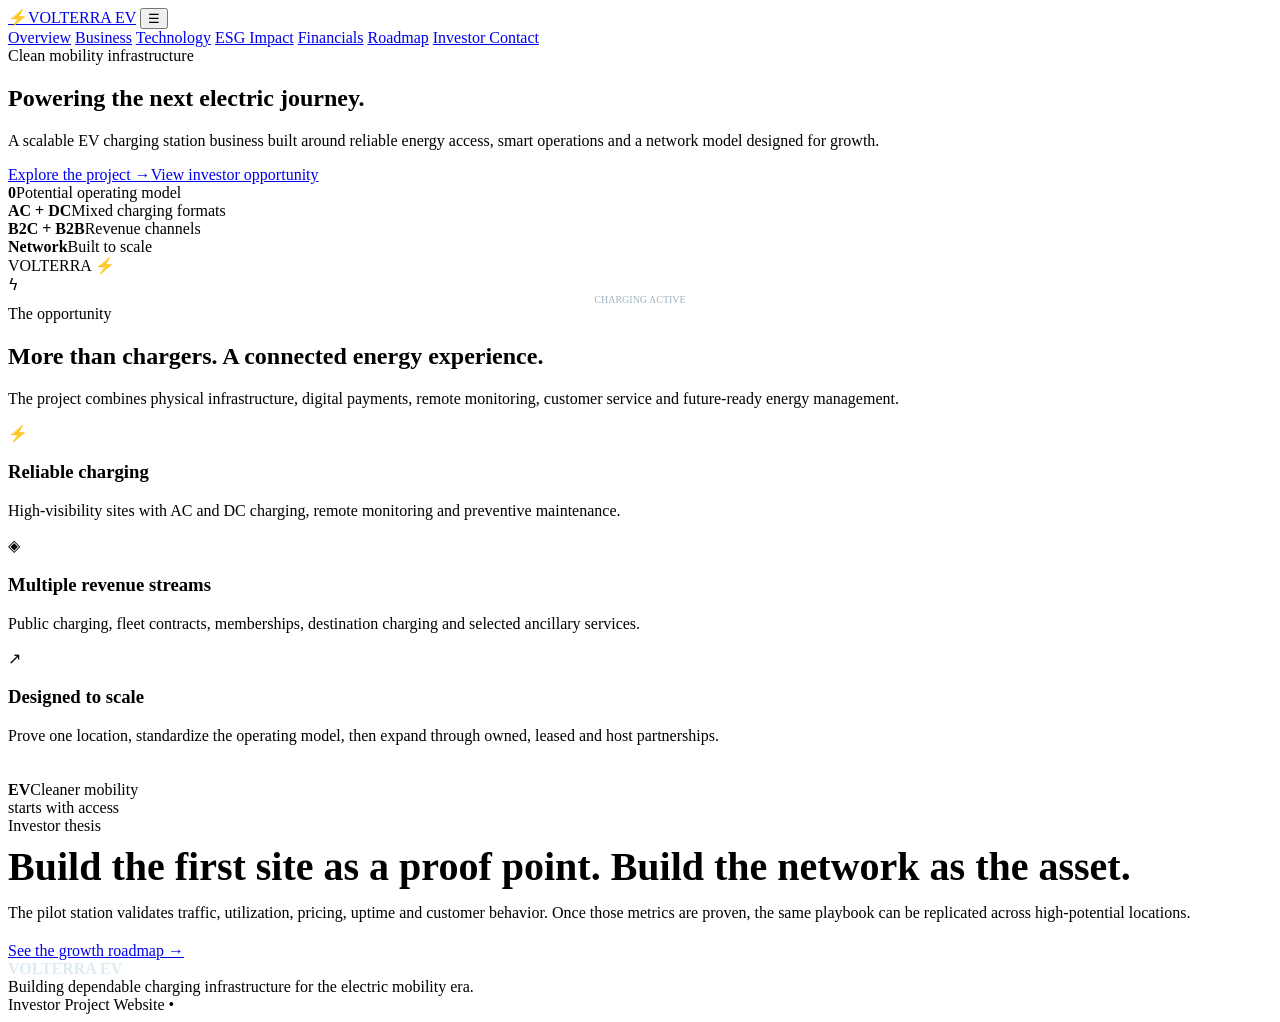
==== index.html @ 2afdd4a2 "Add files via upload" ====
<!doctype html>
<html lang="en"><head><meta charset="utf-8"><meta name="viewport" content="width=device-width,initial-scale=1">
<title>EV Charging Station Investor Overview | VOLTERRA EV</title><meta name="description" content="Investor project website for a scalable EV charging station business.">
<link rel="stylesheet" href="assets/style.css"></head><body>

    <nav class="nav"><div class="container nav-inner">
      <a class="brand" href="index.html"><span class="logo">⚡</span><span>VOLTERRA<span style="color:var(--green)"> EV</span></span></a>
      <button class="menu">☰</button>
      <div class="navlinks">
        <a class="active" href="index.html">Overview</a>
        <a class="" href="business.html">Business</a>
        <a class="" href="technology.html">Technology</a>
        <a class="" href="impact.html">ESG Impact</a>
        <a class="" href="financials.html">Financials</a>
        <a class="" href="roadmap.html">Roadmap</a>
        <a class="btn primary" href="investor.html">Investor Contact</a>
      </div>
    </div></nav>
    <main>
<section class="hero">
  <div class="current"></div><div class="current"></div><div class="current"></div><div class="current"></div>
  <div class="container hero-grid">
    <div class="reveal">
      <div class="eyebrow"><span class="dot"></span> Clean mobility infrastructure</div>
      <h1>Powering the next <span>electric journey.</span></h1>
      <p>A scalable EV charging station business built around reliable energy access, smart operations and a network model designed for growth.</p>
      <div class="hero-actions"><a class="btn primary" href="business.html">Explore the project →</a><a class="btn ghost" href="investor.html">View investor opportunity</a></div>
      <div class="stats">
        <div class="stat"><strong data-count="24" data-suffix="/7">0</strong><span>Potential operating model</span></div>
        <div class="stat"><strong>AC + DC</strong><span>Mixed charging formats</span></div>
        <div class="stat"><strong>B2C + B2B</strong><span>Revenue channels</span></div>
        <div class="stat"><strong>Network</strong><span>Built to scale</span></div>
      </div>
    </div>
    <div class="energy-scene reveal">
      <div class="energy-ring"></div><div class="energy-ring r2"></div>
      <div class="station"><div class="station-top">VOLTERRA ⚡</div><div class="station-screen"><div><div class="bolt">ϟ</div><div style="font-size:10px;color:#9db3c2;text-align:center">CHARGING ACTIVE</div></div></div><div class="port"><i></i><i style="background:var(--green);box-shadow:0 0 14px var(--green)"></i><i></i></div></div>
      <div class="cable"></div>
    </div>
  </div>
</section>
<section><div class="container">
  <div class="section-head reveal"><div class="kicker">The opportunity</div><h2>More than chargers. A connected energy experience.</h2><p>The project combines physical infrastructure, digital payments, remote monitoring, customer service and future-ready energy management.</p></div>
  <div class="cards">
    <div class="card reveal"><div class="icon">⚡</div><h3>Reliable charging</h3><p>High-visibility sites with AC and DC charging, remote monitoring and preventive maintenance.</p></div>
    <div class="card reveal"><div class="icon">◈</div><h3>Multiple revenue streams</h3><p>Public charging, fleet contracts, memberships, destination charging and selected ancillary services.</p></div>
    <div class="card reveal"><div class="icon">↗</div><h3>Designed to scale</h3><p>Prove one location, standardize the operating model, then expand through owned, leased and host partnerships.</p></div>
  </div>
</div></section>
<section style="padding-top:20px"><div class="container split">
  <div class="visual reveal"><div class="co2"><div><strong>EV</strong><span>Cleaner mobility<br>starts with access</span></div></div></div>
  <div class="reveal"><div class="kicker">Investor thesis</div><h2 style="font-size:40px;line-height:1.08;margin:10px 0 16px">Build the first site as a proof point. Build the network as the asset.</h2><p style="color:var(--muted);margin-bottom:20px">The pilot station validates traffic, utilization, pricing, uptime and customer behavior. Once those metrics are proven, the same playbook can be replicated across high-potential locations.</p><a class="btn primary" href="roadmap.html">See the growth roadmap →</a></div>
</div></section>
</main>
    <footer><div class="container footer-inner">
      <div><b style="color:#dcebf3">VOLTERRA EV</b><br>Building dependable charging infrastructure for the electric mobility era.</div>
      <div>Investor Project Website • <span id="year"></span></div>
    </div></footer>
    <script src="assets/app.js"></script></body></html>
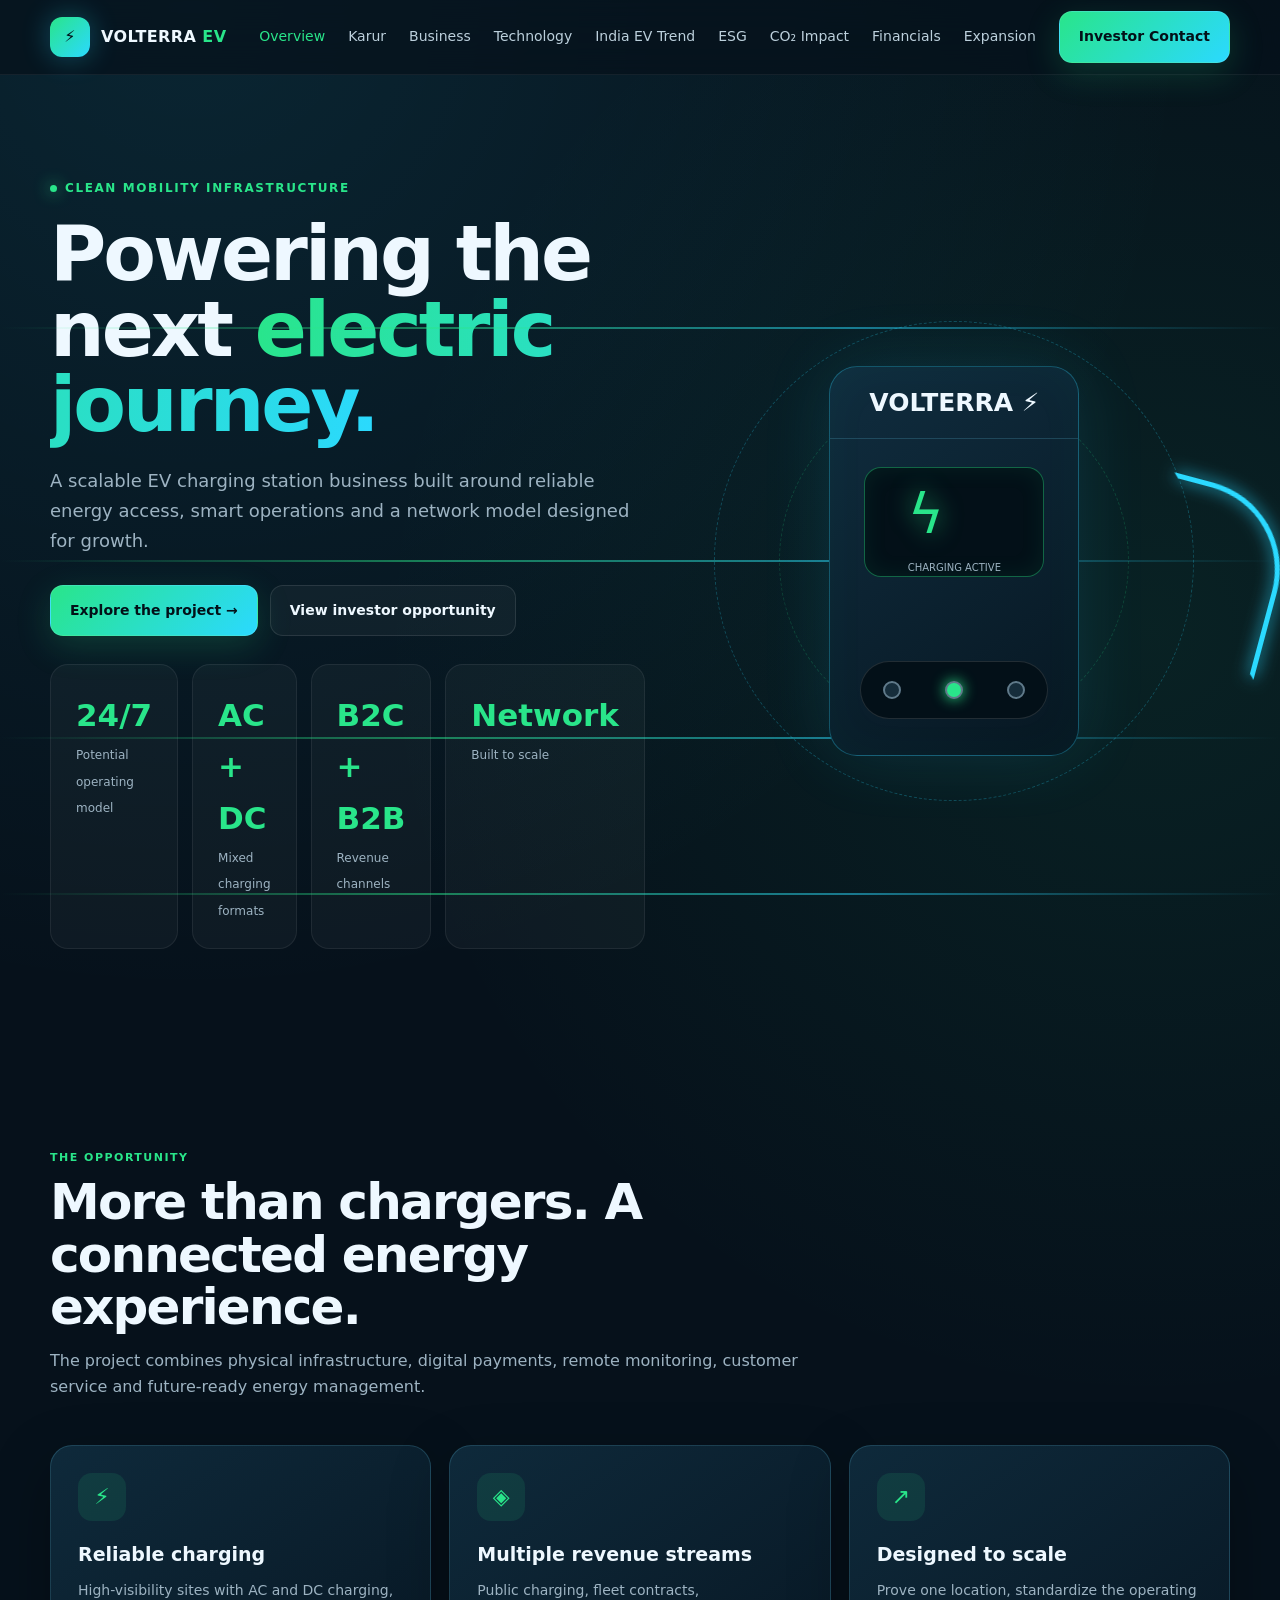
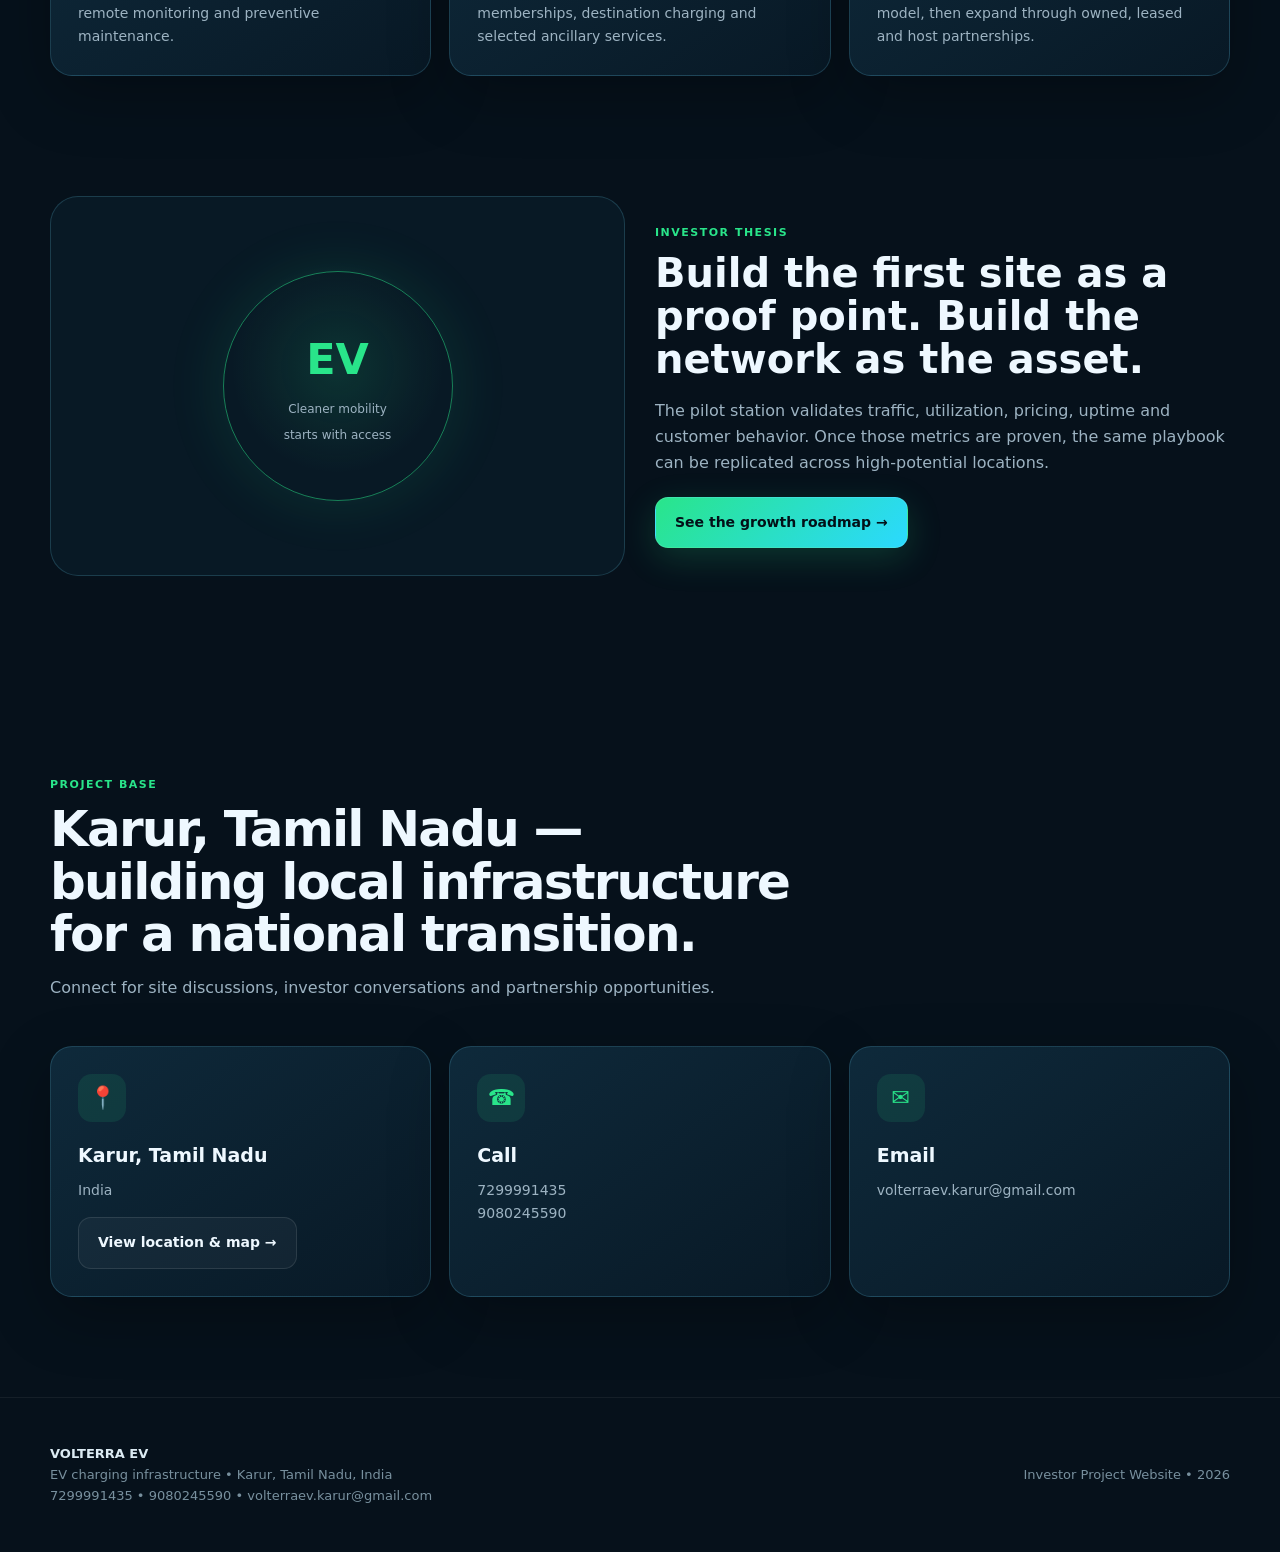
==== commit fca86980: "Add files via upload" ====
--- a/index.html
+++ b/index.html
@@ -1,22 +1,4 @@
-<!doctype html>
-<html lang="en"><head><meta charset="utf-8"><meta name="viewport" content="width=device-width,initial-scale=1">
-<title>EV Charging Station Investor Overview | VOLTERRA EV</title><meta name="description" content="Investor project website for a scalable EV charging station business.">
-<link rel="stylesheet" href="assets/style.css"></head><body>
-
-    <nav class="nav"><div class="container nav-inner">
-      <a class="brand" href="index.html"><span class="logo">⚡</span><span>VOLTERRA<span style="color:var(--green)"> EV</span></span></a>
-      <button class="menu">☰</button>
-      <div class="navlinks">
-        <a class="active" href="index.html">Overview</a>
-        <a class="" href="business.html">Business</a>
-        <a class="" href="technology.html">Technology</a>
-        <a class="" href="impact.html">ESG Impact</a>
-        <a class="" href="financials.html">Financials</a>
-        <a class="" href="roadmap.html">Roadmap</a>
-        <a class="btn primary" href="investor.html">Investor Contact</a>
-      </div>
-    </div></nav>
-    <main>
+<!doctype html><html lang="en"><head><meta charset="utf-8"><meta name="viewport" content="width=device-width,initial-scale=1"><title>EV Charging Station Investor Overview | VOLTERRA EV</title><meta name="description" content="VOLTERRA EV investor project website for EV charging infrastructure in Karur, Tamil Nadu, India."><link rel="stylesheet" href="assets/style.css"></head><body><nav class="nav"><div class="container nav-inner"><a class="brand" href="index.html"><span class="logo">⚡</span><span>VOLTERRA<span style="color:var(--green)"> EV</span></span></a><button class="menu">☰</button><div class="navlinks"><a class="active" href="index.html">Overview</a><a class="" href="location.html">Karur</a><a class="" href="business.html">Business</a><a class="" href="technology.html">Technology</a><a class="" href="india.html">India EV Trend</a><a class="" href="impact.html">ESG</a><a class="" href="co2.html">CO₂ Impact</a><a class="" href="financials.html">Financials</a><a class="" href="roadmap.html">Expansion</a><a class="btn primary" href="investor.html">Investor Contact</a></div></div></nav><main>
 <section class="hero">
   <div class="current"></div><div class="current"></div><div class="current"></div><div class="current"></div>
   <div class="container hero-grid">
@@ -51,9 +33,4 @@
   <div class="visual reveal"><div class="co2"><div><strong>EV</strong><span>Cleaner mobility<br>starts with access</span></div></div></div>
   <div class="reveal"><div class="kicker">Investor thesis</div><h2 style="font-size:40px;line-height:1.08;margin:10px 0 16px">Build the first site as a proof point. Build the network as the asset.</h2><p style="color:var(--muted);margin-bottom:20px">The pilot station validates traffic, utilization, pricing, uptime and customer behavior. Once those metrics are proven, the same playbook can be replicated across high-potential locations.</p><a class="btn primary" href="roadmap.html">See the growth roadmap →</a></div>
 </div></section>
-</main>
-    <footer><div class="container footer-inner">
-      <div><b style="color:#dcebf3">VOLTERRA EV</b><br>Building dependable charging infrastructure for the electric mobility era.</div>
-      <div>Investor Project Website • <span id="year"></span></div>
-    </div></footer>
-    <script src="assets/app.js"></script></body></html>+<section><div class="container"><div class="section-head reveal"><div class="kicker">Project base</div><h2>Karur, Tamil Nadu — building local infrastructure for a national transition.</h2><p>Connect for site discussions, investor conversations and partnership opportunities.</p></div><div class="cards"><div class="card reveal"><div class="icon">📍</div><h3>Karur, Tamil Nadu</h3><p>India</p><a class="btn ghost" style="margin-top:15px" href="location.html">View location & map →</a></div><div class="card reveal"><div class="icon">☎</div><h3>Call</h3><p><a href="tel:+917299991435">7299991435</a><br><a href="tel:+919080245590">9080245590</a></p></div><div class="card reveal"><div class="icon">✉</div><h3>Email</h3><p><a href="mailto:volterraev.karur@gmail.com">volterraev.karur@gmail.com</a></p></div></div></div></section></main><footer><div class="container footer-inner"><div><b style="color:#dcebf3">VOLTERRA EV</b><br>EV charging infrastructure • Karur, Tamil Nadu, India<br><a href="tel:+917299991435">7299991435</a> • <a href="tel:+919080245590">9080245590</a> • <a href="mailto:volterraev.karur@gmail.com">volterraev.karur@gmail.com</a></div><div>Investor Project Website • <span id="year"></span></div></div></footer><script src="assets/app.js"></script></body></html>
--- a/assets/style.css
+++ b/assets/style.css
@@ -0,0 +1,86 @@
+
+:root{
+  --bg:#06111b; --bg2:#091a27; --card:#0d2433; --card2:#102d3f;
+  --text:#eef8ff; --muted:#9db3c2; --green:#29e58a; --cyan:#2bd9ff;
+  --blue:#258cff; --line:rgba(111,218,255,.18); --danger:#ff6b6b;
+  --max:1180px; --radius:22px; --shadow:0 20px 60px rgba(0,0,0,.28);
+}
+*{box-sizing:border-box;margin:0;padding:0}
+html{scroll-behavior:smooth}
+body{font-family:Inter,ui-sans-serif,system-ui,-apple-system,Segoe UI,Roboto,Arial,sans-serif;background:
+radial-gradient(circle at 15% 0%,rgba(43,217,255,.10),transparent 30%),
+radial-gradient(circle at 90% 20%,rgba(41,229,138,.08),transparent 28%),var(--bg);
+color:var(--text);line-height:1.65;overflow-x:hidden}
+a{color:inherit;text-decoration:none}
+.container{width:min(var(--max),calc(100% - 40px));margin:auto}
+.nav{position:fixed;top:0;left:0;right:0;z-index:1000;background:rgba(6,17,27,.72);backdrop-filter:blur(18px);border-bottom:1px solid rgba(255,255,255,.06)}
+.nav-inner{height:74px;display:flex;align-items:center;justify-content:space-between;gap:20px}
+.brand{display:flex;align-items:center;gap:11px;font-weight:900;letter-spacing:.4px}
+.logo{width:40px;height:40px;border-radius:12px;display:grid;place-items:center;background:linear-gradient(135deg,var(--green),var(--cyan));color:#031018;box-shadow:0 0 28px rgba(43,217,255,.3)}
+.navlinks{display:flex;gap:23px;align-items:center;font-size:14px;color:#bcd0dc}
+.navlinks a:hover,.navlinks a.active{color:var(--green)}
+.menu{display:none;background:none;border:0;color:white;font-size:25px}
+.btn{display:inline-flex;align-items:center;justify-content:center;gap:9px;padding:13px 19px;border-radius:13px;border:1px solid rgba(255,255,255,.1);font-weight:800;font-size:14px;transition:.25s;cursor:pointer}
+.btn.primary{background:linear-gradient(135deg,var(--green),var(--cyan));color:#031018;box-shadow:0 10px 35px rgba(41,229,138,.18)}
+.btn.ghost{background:rgba(255,255,255,.04)}
+.btn:hover{transform:translateY(-2px);filter:brightness(1.06)}
+main{padding-top:74px}
+.hero{min-height:calc(100vh - 74px);display:grid;align-items:center;position:relative;overflow:hidden}
+.hero-grid{display:grid;grid-template-columns:1.05fr .95fr;gap:60px;align-items:center}
+.eyebrow{display:inline-flex;align-items:center;gap:8px;color:var(--green);font-weight:900;font-size:12px;text-transform:uppercase;letter-spacing:1.6px;margin-bottom:18px}
+.dot{width:7px;height:7px;background:var(--green);border-radius:50%;box-shadow:0 0 16px var(--green);animation:pulse 1.6s infinite}
+h1{font-size:clamp(43px,6vw,78px);line-height:.98;letter-spacing:-3px;margin-bottom:24px}
+h1 span{background:linear-gradient(100deg,var(--green),var(--cyan));-webkit-background-clip:text;background-clip:text;color:transparent}
+.hero p{font-size:18px;color:var(--muted);max-width:670px}
+.hero-actions{display:flex;gap:12px;margin-top:30px;flex-wrap:wrap}
+.energy-scene{height:510px;position:relative;display:grid;place-items:center}
+.station{width:250px;height:390px;border:1px solid rgba(43,217,255,.3);border-radius:28px;background:linear-gradient(145deg,#102d3f,#071722);box-shadow:0 0 70px rgba(43,217,255,.12),inset 0 0 50px rgba(41,229,138,.03);position:relative;z-index:3}
+.station-top{height:72px;border-bottom:1px solid var(--line);display:flex;align-items:center;justify-content:center;font-size:25px;font-weight:900}
+.station-screen{margin:28px auto;width:180px;height:110px;border-radius:17px;border:1px solid rgba(41,229,138,.4);background:#031018;display:grid;place-items:center;box-shadow:inset 0 0 25px rgba(41,229,138,.08)}
+.bolt{font-size:55px;color:var(--green);filter:drop-shadow(0 0 12px rgba(41,229,138,.7));animation:bolt 1.8s infinite}
+.port{position:absolute;left:30px;right:30px;bottom:36px;height:58px;border-radius:30px;background:#031018;border:1px solid rgba(255,255,255,.12);display:flex;align-items:center;justify-content:space-around}
+.port i{width:18px;height:18px;border-radius:50%;background:#162d3b;border:2px solid #607a8a}
+.cable{position:absolute;width:130px;height:180px;border:5px solid var(--cyan);border-left-color:transparent;border-bottom-color:transparent;border-radius:0 90px 0 0;right:-75px;top:180px;filter:drop-shadow(0 0 8px var(--cyan));transform:rotate(15deg)}
+.energy-ring{position:absolute;width:480px;height:480px;border:1px dashed rgba(43,217,255,.25);border-radius:50%;animation:spin 18s linear infinite}
+.energy-ring.r2{width:350px;height:350px;border-color:rgba(41,229,138,.18);animation-direction:reverse;animation-duration:12s}
+.current{position:absolute;height:2px;background:linear-gradient(90deg,transparent,var(--green),var(--cyan),transparent);width:100%;left:0;animation:current 3.2s linear infinite;opacity:.5}
+.current:nth-child(2){top:26%;animation-delay:.8s}.current:nth-child(3){top:68%;animation-delay:1.5s}.current:nth-child(4){top:84%;animation-delay:2.1s}
+section{padding:100px 0}
+.section-head{max-width:760px;margin-bottom:45px}
+.kicker{color:var(--green);font-weight:900;text-transform:uppercase;letter-spacing:1.5px;font-size:11px}
+.section-head h2{font-size:clamp(30px,4vw,50px);line-height:1.05;letter-spacing:-1.8px;margin:9px 0 14px}
+.section-head p{color:var(--muted);font-size:16px}
+.cards{display:grid;grid-template-columns:repeat(3,1fr);gap:18px}
+.card{background:linear-gradient(145deg,rgba(16,45,63,.9),rgba(9,26,39,.9));border:1px solid var(--line);border-radius:var(--radius);padding:27px;box-shadow:var(--shadow);position:relative;overflow:hidden}
+.card:before{content:"";position:absolute;inset:-2px;background:linear-gradient(120deg,transparent 30%,rgba(43,217,255,.08),transparent 60%);transform:translateX(-100%);transition:1s}
+.card:hover:before{transform:translateX(100%)}
+.icon{width:48px;height:48px;border-radius:14px;display:grid;place-items:center;background:rgba(41,229,138,.1);color:var(--green);font-size:22px;margin-bottom:18px}
+.card h3{font-size:19px;margin-bottom:8px}.card p{color:var(--muted);font-size:14px}
+.stats{display:grid;grid-template-columns:repeat(4,1fr);gap:14px;margin-top:28px}
+.stat{padding:25px;border-radius:18px;background:rgba(255,255,255,.035);border:1px solid rgba(255,255,255,.07)}
+.stat strong{display:block;font-size:31px;color:var(--green)}.stat span{font-size:12px;color:var(--muted)}
+.timeline{position:relative;margin-top:25px}.timeline:before{content:"";position:absolute;left:30px;top:0;bottom:0;width:2px;background:linear-gradient(var(--green),var(--cyan),transparent)}
+.phase{display:grid;grid-template-columns:70px 1fr;gap:25px;margin:0 0 30px;position:relative}
+.phase-dot{width:62px;height:62px;border-radius:50%;display:grid;place-items:center;background:#071722;border:2px solid var(--green);color:var(--green);font-weight:900;z-index:2;box-shadow:0 0 24px rgba(41,229,138,.18)}
+.phase-card{padding:24px;border-radius:18px;background:rgba(255,255,255,.035);border:1px solid rgba(255,255,255,.08)}
+.phase-card h3{margin-bottom:6px}.phase-card p{color:var(--muted);font-size:14px}
+.table-wrap{overflow:auto;border-radius:18px;border:1px solid var(--line)}
+table{width:100%;border-collapse:collapse;min-width:680px}th,td{padding:16px 18px;text-align:left;border-bottom:1px solid rgba(255,255,255,.07);font-size:14px}th{background:rgba(41,229,138,.08);color:var(--green);font-size:12px;text-transform:uppercase;letter-spacing:.8px}td{color:#c5d5de}tr:last-child td{border-bottom:0}
+.split{display:grid;grid-template-columns:1fr 1fr;gap:30px;align-items:center}
+.visual{border-radius:28px;min-height:380px;background:radial-gradient(circle at 50% 45%,rgba(41,229,138,.13),transparent 30%),#081925;border:1px solid var(--line);display:grid;place-items:center;position:relative;overflow:hidden}
+.co2{width:230px;height:230px;border-radius:50%;border:1px solid rgba(41,229,138,.5);display:grid;place-items:center;text-align:center;box-shadow:0 0 60px rgba(41,229,138,.12);animation:float 4s ease-in-out infinite}
+.co2 strong{font-size:43px;color:var(--green);display:block}.co2 span{font-size:12px;color:var(--muted)}
+.bars{height:240px;display:flex;align-items:end;gap:20px}.bar{width:55px;border-radius:9px 9px 0 0;background:linear-gradient(var(--cyan),var(--green));box-shadow:0 0 20px rgba(43,217,255,.15);animation:grow 1.4s ease both}.bar:nth-child(1){height:55px}.bar:nth-child(2){height:100px;animation-delay:.12s}.bar:nth-child(3){height:150px;animation-delay:.24s}.bar:nth-child(4){height:205px;animation-delay:.36s}
+.form-card{max-width:720px;margin:auto;background:linear-gradient(145deg,#102d3f,#071722);border:1px solid var(--line);border-radius:25px;padding:32px;box-shadow:var(--shadow)}
+.form-grid{display:grid;grid-template-columns:1fr 1fr;gap:15px}.field{display:flex;flex-direction:column;gap:7px}.field.full{grid-column:1/-1}.field label{font-size:12px;color:#9fb3bf;font-weight:800}.field input,.field textarea,.field select{background:#06131e;border:1px solid rgba(255,255,255,.1);border-radius:11px;padding:13px;color:white;outline:none}.field textarea{min-height:120px;resize:vertical}.field input:focus,.field textarea:focus,.field select:focus{border-color:var(--green);box-shadow:0 0 0 3px rgba(41,229,138,.08)}
+footer{padding:45px 0;border-top:1px solid rgba(255,255,255,.06);color:#78909e;font-size:13px}.footer-inner{display:flex;justify-content:space-between;gap:20px;align-items:center}
+.reveal{opacity:0;transform:translateY(24px);transition:opacity .7s ease,transform .7s ease}.reveal.visible{opacity:1;transform:none}
+.page-hero{padding:100px 0 65px;background:radial-gradient(circle at 75% 40%,rgba(43,217,255,.11),transparent 28%)}
+.page-hero h1{font-size:clamp(40px,6vw,65px)}
+.tag{display:inline-block;padding:6px 10px;border-radius:999px;background:rgba(41,229,138,.08);border:1px solid rgba(41,229,138,.2);color:var(--green);font-size:11px;font-weight:900}
+.notice{padding:18px 20px;border-left:3px solid var(--green);background:rgba(41,229,138,.06);border-radius:0 14px 14px 0;color:#b7cbd6}
+.range{width:100%;accent-color:var(--green)}
+.calc-grid{display:grid;grid-template-columns:.9fr 1.1fr;gap:20px}.calc-result{padding:30px;border-radius:20px;background:#06131e;border:1px solid var(--line)}.calc-result strong{font-size:40px;color:var(--green);display:block}.calc-result small{color:var(--muted)}
+@keyframes pulse{50%{opacity:.3;box-shadow:0 0 4px var(--green)}}@keyframes bolt{0%,100%{transform:scale(1)}50%{transform:scale(1.12) rotate(-3deg)}}@keyframes spin{to{transform:rotate(360deg)}}@keyframes current{0%{transform:translateX(-100%)}100%{transform:translateX(100%)}}@keyframes float{50%{transform:translateY(-10px)}}@keyframes grow{from{transform:scaleY(0);transform-origin:bottom}}
+@media(max-width:850px){.navlinks{display:none}.menu{display:block}.navlinks.open{display:flex;position:absolute;top:74px;left:0;right:0;padding:20px;background:#06111b;flex-direction:column;align-items:flex-start}.hero-grid,.split,.calc-grid{grid-template-columns:1fr}.energy-scene{height:430px}.cards{grid-template-columns:1fr 1fr}.stats{grid-template-columns:1fr 1fr}.form-grid{grid-template-columns:1fr}.field.full{grid-column:auto}.footer-inner{flex-direction:column;align-items:flex-start}}
+@media(max-width:560px){.container{width:min(var(--max),calc(100% - 28px))}.cards{grid-template-columns:1fr}.stats{grid-template-columns:1fr 1fr}section{padding:75px 0}h1{letter-spacing:-2px}.energy-scene{transform:scale(.82);margin:-35px 0}.phase{grid-template-columns:52px 1fr}.phase-dot{width:52px;height:52px}.timeline:before{left:25px}}
